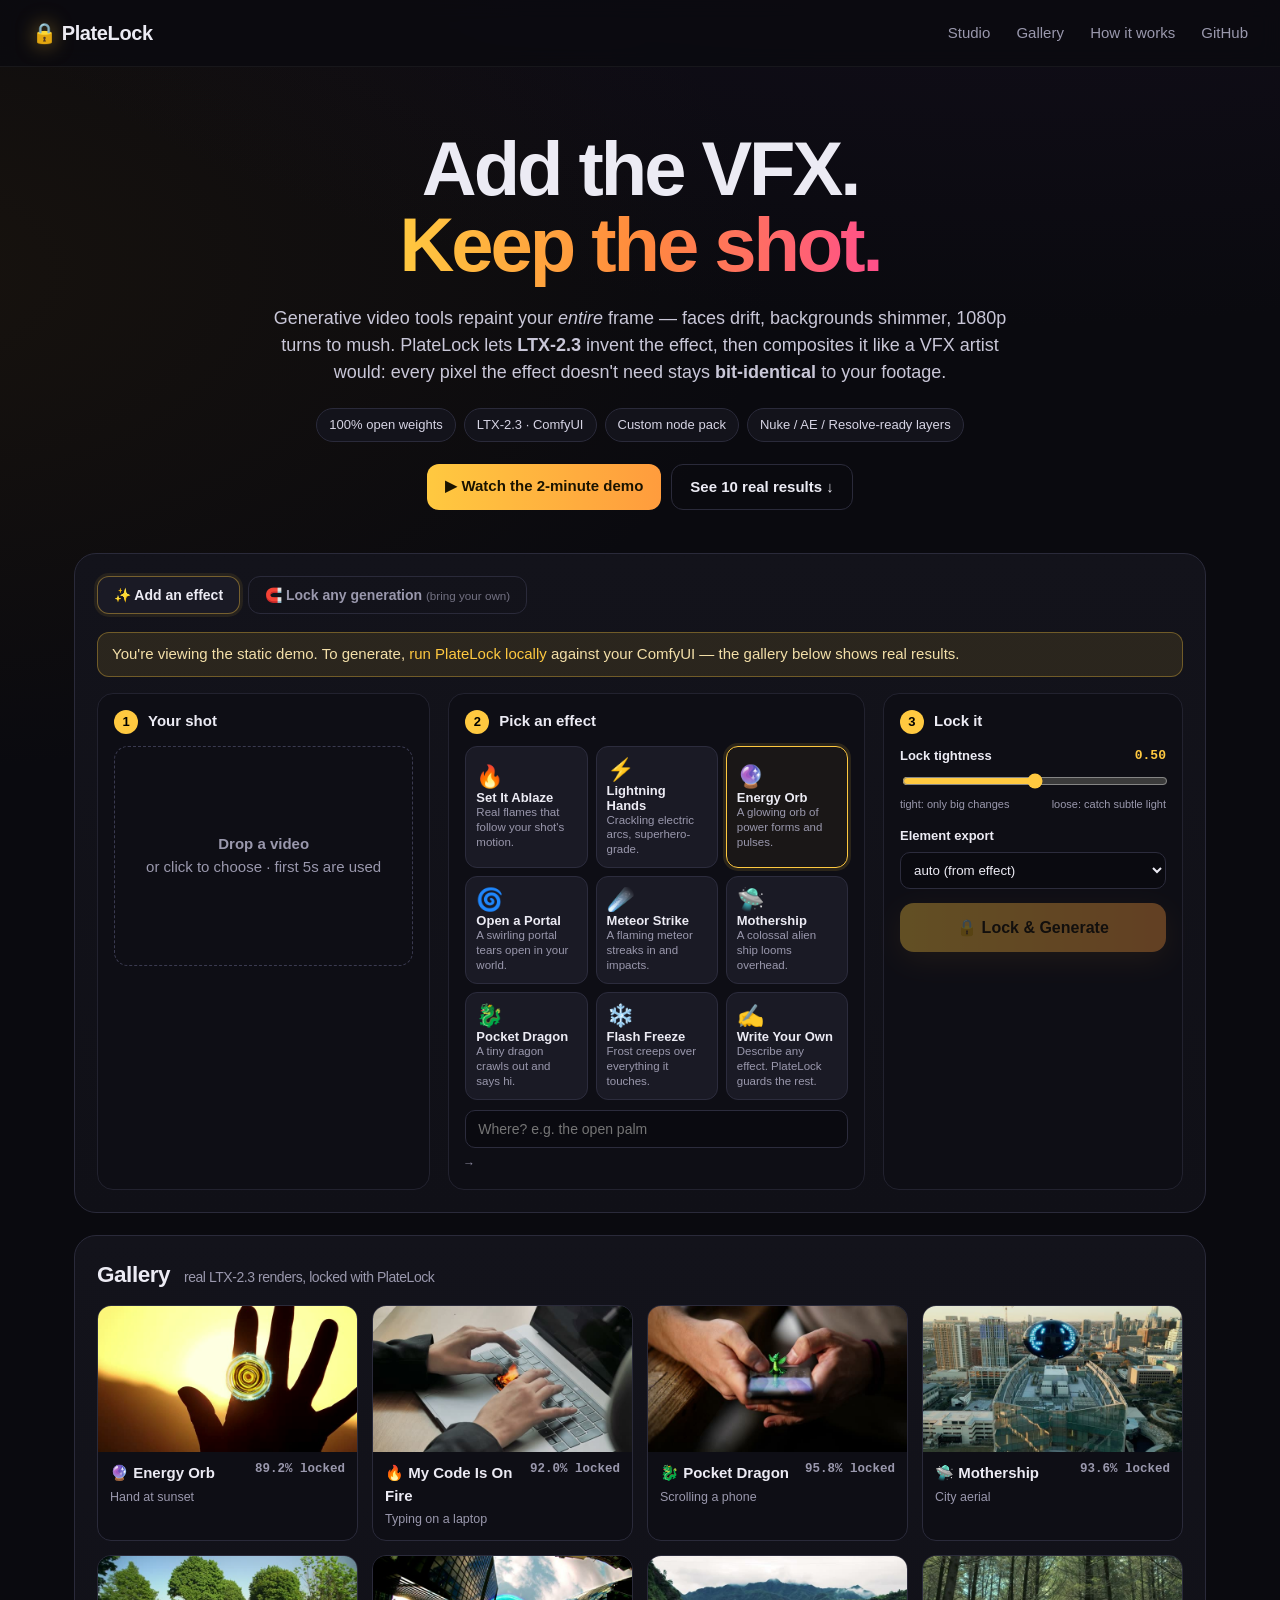
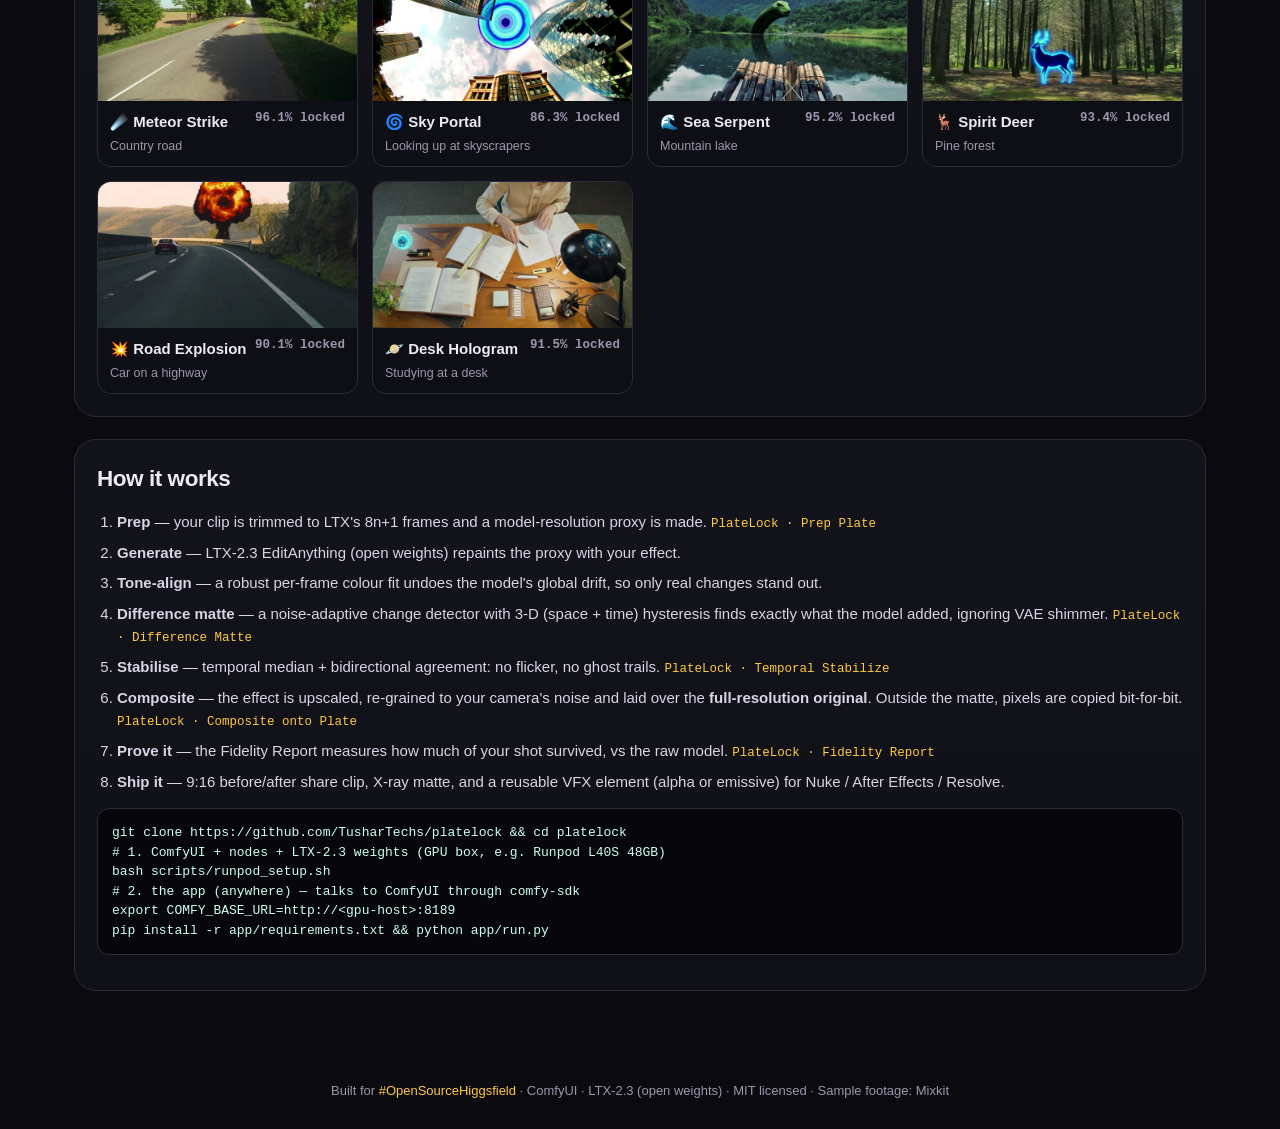
==== docs/index.html @ 761c7132 "PlateLock: plate-preserving generative VFX for ComfyUI + LTX-2.3 - comfyui-platelock: 11 nodes (diff" ====
<!doctype html>
<html lang="en">
<head>
  <meta charset="utf-8" />
  <meta name="viewport" content="width=device-width, initial-scale=1" />
  <title>PlateLock — Add the VFX. Keep the shot.</title>
  <meta name="description" content="Open-source generative VFX on ComfyUI + LTX-2.3. Effects are composited onto your original footage; every pixel the effect doesn't need stays bit-identical." />
  <link rel="stylesheet" href="style.css" />
  <link rel="icon" href="data:image/svg+xml,<svg xmlns='http://www.w3.org/2000/svg' viewBox='0 0 100 100'><text y='.9em' font-size='90'>🔒</text></svg>" />
</head>
<body>
  <header class="top">
    <div class="brand"><span class="lock">🔒</span> PlateLock</div>
    <nav>
      <a href="#studio">Studio</a>
      <a href="#gallery">Gallery</a>
      <a href="#how">How it works</a>
      <a href="https://github.com/TusharTechs/platelock" id="gh-link" target="_blank" rel="noopener">GitHub</a>
    </nav>
  </header>

  <section class="hero">
    <h1>Add the VFX.<br /><span class="accent">Keep the shot.</span></h1>
    <p class="sub">Generative video tools repaint your <em>entire</em> frame — faces drift, backgrounds shimmer, 1080p turns to mush.
      PlateLock lets <b>LTX-2.3</b> invent the effect, then composites it like a VFX artist would:
      every pixel the effect doesn't need stays <b>bit-identical</b> to your footage.</p>
    <div class="badges">
      <span class="badge">100% open weights</span>
      <span class="badge">LTX-2.3 · ComfyUI</span>
      <span class="badge">Custom node pack</span>
      <span class="badge">Nuke / AE / Resolve-ready layers</span>
    </div>
    <p class="cta"><a class="watch" href="https://tushartechs.github.io/platelock/platelock_demo.mp4" target="_blank" rel="noopener">▶ Watch the 2-minute demo</a>
      <a class="watch ghost" href="#gallery">See 10 real results ↓</a></p>
  </section>

  <main>
    <!-- ================= STUDIO ================= -->
    <section id="studio" class="card studio">
      <div class="tabs" role="tablist">
        <button class="tab active" data-mode="fx">✨ Add an effect</button>
        <button class="tab" data-mode="lock">🧲 Lock any generation <small>(bring your own)</small></button>
      </div>

      <div class="offline-note hidden" id="offline-note">
        You're viewing the static demo. To generate, <a href="#how">run PlateLock locally</a> against your ComfyUI — the gallery below shows real results.
      </div>

      <div class="steps">
        <div class="step">
          <div class="step-h"><span class="n">1</span> Your shot</div>
          <label class="drop" id="drop-plate">
            <input type="file" accept="video/*" id="file-plate" hidden />
            <video id="prev-plate" muted loop playsinline class="hidden"></video>
            <div class="drop-msg"><b>Drop a video</b><br />or click to choose · first <span class="maxs">5</span>s are used</div>
          </label>
        </div>

        <div class="step mode-fx">
          <div class="step-h"><span class="n">2</span> Pick an effect</div>
          <div class="presets" id="presets"></div>
          <input id="subject" class="text" placeholder="Where? e.g. the open palm" />
          <div class="prompt-preview" id="prompt-preview"></div>
        </div>

        <div class="step mode-lock hidden">
          <div class="step-h"><span class="n">2</span> The generated version</div>
          <label class="drop" id="drop-gen">
            <input type="file" accept="video/*" id="file-gen" hidden />
            <video id="prev-gen" muted loop playsinline class="hidden"></video>
            <div class="drop-msg"><b>Drop the AI-edited clip</b><br />from any video-to-video model</div>
          </label>
        </div>

        <div class="step">
          <div class="step-h"><span class="n">3</span> Lock it</div>
          <div class="ctl">
            <label>Lock tightness <output id="sens-out">0.50</output></label>
            <input type="range" id="sens" min="0" max="1" step="0.05" value="0.5" />
            <div class="hint"><span>tight: only big changes</span><span>loose: catch subtle light</span></div>
          </div>
          <div class="ctl">
            <label>Element export</label>
            <select id="element">
              <option value="">auto (from effect)</option>
              <option value="alpha">alpha — comp "over"</option>
              <option value="emissive">emissive — comp "screen/add"</option>
            </select>
          </div>
          <button class="go" id="go" disabled>🔒 Lock &amp; Generate</button>
          <div class="status hidden" id="status">
            <div class="bar"><i id="bar"></i></div>
            <div class="msg" id="msg"></div>
          </div>
        </div>
      </div>
    </section>

    <!-- ================= RESULT ================= -->
    <section id="result" class="card result hidden">
      <div class="result-head">
        <h2 id="result-title">Result</h2>
        <div class="seg" id="left-seg">
          <span>Left</span>
          <button data-left="original" class="on">Original</button>
          <button data-left="raw">Raw LTX</button>
        </div>
        <div class="seg" id="right-seg">
          <span>Right</span>
          <button data-right="comp" class="on">PlateLock</button>
          <button data-right="xray">X-Ray</button>
          <button data-right="element">VFX element</button>
          <button data-right="raw">Raw LTX</button>
        </div>
      </div>

      <div class="result-prompt" id="result-prompt"></div>
      <div class="compare" id="compare">
        <video id="v-right" muted loop playsinline></video>
        <video id="v-left" muted loop playsinline></video>
        <div class="handle" id="handle"><span>⟷</span></div>
        <div class="tag l" id="tag-l">ORIGINAL</div>
        <div class="tag r" id="tag-r">PLATELOCK</div>
      </div>
      <div class="transport">
        <button id="play">⏯</button>
        <button id="zoom" title="Zoom to inspect detail">🔍 1×</button>
        <span class="tip">Drag the divider. Try <b>Left: Raw LTX</b> vs <b>Right: PlateLock</b> and zoom in.</span>
      </div>

      <div class="fidelity" id="fidelity"></div>

      <div class="downloads" id="downloads"></div>
    </section>

    <!-- ================= GALLERY ================= -->
    <section id="gallery" class="card">
      <h2>Gallery <small>real LTX-2.3 renders, locked with PlateLock</small></h2>
      <div class="gallery" id="gallery-grid"><p class="muted">Loading examples…</p></div>
    </section>

    <!-- ================= HOW ================= -->
    <section id="how" class="card how">
      <h2>How it works</h2>
      <ol class="pipeline">
        <li><b>Prep</b> — your clip is trimmed to LTX's 8n+1 frames and a model-resolution proxy is made. <i>PlateLock · Prep Plate</i></li>
        <li><b>Generate</b> — LTX-2.3 EditAnything (open weights) repaints the proxy with your effect.</li>
        <li><b>Tone-align</b> — a robust per-frame colour fit undoes the model's global drift, so only real changes stand out.</li>
        <li><b>Difference matte</b> — a noise-adaptive change detector with 3-D (space + time) hysteresis finds exactly what the model added, ignoring VAE shimmer. <i>PlateLock · Difference Matte</i></li>
        <li><b>Stabilise</b> — temporal median + bidirectional agreement: no flicker, no ghost trails. <i>PlateLock · Temporal Stabilize</i></li>
        <li><b>Composite</b> — the effect is upscaled, re-grained to your camera's noise and laid over the <b>full-resolution original</b>. Outside the matte, pixels are copied bit-for-bit. <i>PlateLock · Composite onto Plate</i></li>
        <li><b>Prove it</b> — the Fidelity Report measures how much of your shot survived, vs the raw model. <i>PlateLock · Fidelity Report</i></li>
        <li><b>Ship it</b> — 9:16 before/after share clip, X-ray matte, and a reusable VFX element (alpha or emissive) for Nuke / After Effects / Resolve.</li>
      </ol>
      <pre class="code">git clone https://github.com/TusharTechs/platelock && cd platelock
# 1. ComfyUI + nodes + LTX-2.3 weights (GPU box, e.g. Runpod L40S 48GB)
bash scripts/runpod_setup.sh
# 2. the app (anywhere) — talks to ComfyUI through comfy-sdk
export COMFY_BASE_URL=http://&lt;gpu-host&gt;:8189
pip install -r app/requirements.txt && python app/run.py</pre>
    </section>
  </main>

  <footer>
    Built for <a href="https://comfy.org/open-source-higgsfield" target="_blank" rel="noopener">#OpenSourceHiggsfield</a> ·
    ComfyUI · LTX-2.3 (open weights) · MIT licensed · Sample footage: Mixkit
  </footer>

  <script src="app.js"></script>
</body>
</html>
---- docs/style.css ----
:root {
  --bg: #0a0a0f;
  --panel: #13131b;
  --panel2: #1a1a25;
  --line: #2a2a3a;
  --text: #ecebf4;
  --muted: #9a98ad;
  --gold: #ffc940;
  --pink: #ff4f8b;
  --cyan: #4fe3ff;
  --r: 16px;
}
* { box-sizing: border-box; }
html { scroll-behavior: smooth; }
body {
  margin: 0; background: var(--bg); color: var(--text);
  font: 15px/1.5 ui-sans-serif, -apple-system, "Segoe UI", Inter, Roboto, sans-serif;
  background-image: radial-gradient(1200px 600px at 80% -10%, #2b1a3d55, transparent),
                    radial-gradient(900px 500px at -10% 10%, #3d2a0a44, transparent);
}
a { color: var(--gold); text-decoration: none; }
.hidden { display: none !important; }
.muted { color: var(--muted); }

.top { display: flex; align-items: center; justify-content: space-between; padding: 18px 32px; position: sticky; top: 0; z-index: 10;
  background: #0a0a0fcc; backdrop-filter: blur(10px); border-bottom: 1px solid #ffffff0d; }
.brand { font-weight: 800; font-size: 20px; letter-spacing: -.02em; }
.brand .lock { filter: drop-shadow(0 0 10px #ffc94088); }
nav a { color: var(--muted); margin-left: 22px; font-weight: 500; }
nav a:hover { color: var(--text); }

.hero { max-width: 980px; margin: 0 auto; padding: 64px 24px 28px; text-align: center; }
.hero h1 { font-size: clamp(40px, 7vw, 76px); line-height: 1; letter-spacing: -.04em; margin: 0 0 22px; }
.accent { background: linear-gradient(90deg, var(--gold), #ff8a3d 50%, var(--pink)); -webkit-background-clip: text; background-clip: text; color: transparent; }
.sub { color: #c9c7d8; font-size: 18px; max-width: 760px; margin: 0 auto 22px; }
.badges { display: flex; gap: 8px; justify-content: center; flex-wrap: wrap; }
.badge { border: 1px solid var(--line); background: var(--panel); padding: 6px 12px; border-radius: 99px; font-size: 13px; color: #d6d4e4; }

main { max-width: 1180px; margin: 0 auto; padding: 0 24px 60px; display: grid; gap: 22px; }
.card { background: linear-gradient(180deg, var(--panel), #101017); border: 1px solid var(--line); border-radius: 22px; padding: 22px; }
h2 { margin: 0 0 14px; letter-spacing: -.02em; }
h2 small { color: var(--muted); font-weight: 400; font-size: 14px; margin-left: 8px; }

.tabs { display: flex; gap: 8px; margin-bottom: 18px; }
.tab { background: transparent; border: 1px solid var(--line); color: var(--muted); padding: 10px 16px; border-radius: 12px; cursor: pointer; font-weight: 600; font-size: 14px; }
.tab small { font-weight: 400; opacity: .7; }
.tab.active { background: var(--panel2); color: var(--text); border-color: #ffc94066; box-shadow: 0 0 0 3px #ffc94014; }
.offline-note { background: #ffc9401a; border: 1px solid #ffc94055; padding: 10px 14px; border-radius: 12px; margin-bottom: 16px; color: #f3dfa8; }

.steps { display: grid; grid-template-columns: 1fr 1.25fr 0.9fr; gap: 18px; }
@media (max-width: 960px) { .steps { grid-template-columns: 1fr; } }
.step { background: #0e0e15; border: 1px solid #22222f; border-radius: var(--r); padding: 16px; }
.step-h { font-weight: 700; margin-bottom: 12px; display: flex; align-items: center; gap: 10px; }
.step-h .n { width: 24px; height: 24px; border-radius: 50%; display: grid; place-items: center; background: var(--gold); color: #000; font-size: 13px; }

.drop { display: grid; place-items: center; min-height: 220px; border: 1.5px dashed #3a3a50; border-radius: 14px; cursor: pointer; position: relative; overflow: hidden; text-align: center; color: var(--muted); transition: .2s; }
.drop:hover, .drop.over { border-color: var(--gold); background: #ffc9400a; }
.drop video { position: absolute; inset: 0; width: 100%; height: 100%; object-fit: cover; }
.drop video:not(.hidden) + .drop-msg { display: none; }

.presets { display: grid; grid-template-columns: repeat(3, 1fr); gap: 8px; margin-bottom: 10px; }
.preset { background: var(--panel2); border: 1px solid #2c2c3d; border-radius: 12px; padding: 10px; cursor: pointer; text-align: left; color: var(--text); transition: .15s; }
.preset:hover { transform: translateY(-1px); border-color: #4a4a66; }
.preset.on { border-color: var(--gold); box-shadow: 0 0 0 3px #ffc9401f; background: #ffc9400d; }
.preset .e { font-size: 22px; }
.preset .t { font-weight: 700; font-size: 13px; }
.preset .b { color: var(--muted); font-size: 11.5px; line-height: 1.3; }
.text { width: 100%; background: #0a0a10; border: 1px solid #2c2c3d; color: var(--text); border-radius: 10px; padding: 10px 12px; font-size: 14px; }
.prompt-preview { margin-top: 8px; font: 12px/1.4 ui-monospace, SFMono-Regular, Menlo, monospace; color: #8f8da3; }

.ctl { margin-bottom: 14px; }
.ctl label { display: flex; justify-content: space-between; font-weight: 600; font-size: 13px; margin-bottom: 6px; }
.ctl output { color: var(--gold); font-family: ui-monospace, monospace; }
.ctl input[type=range] { width: 100%; accent-color: var(--gold); }
.ctl select { width: 100%; background: #0a0a10; color: var(--text); border: 1px solid #2c2c3d; border-radius: 10px; padding: 9px; }
.hint { display: flex; justify-content: space-between; font-size: 11px; color: var(--muted); }
.go { width: 100%; padding: 15px; border: 0; border-radius: 14px; font-weight: 800; font-size: 16px; cursor: pointer; color: #1a1300;
  background: linear-gradient(90deg, var(--gold), #ff9c3d); box-shadow: 0 8px 30px #ffb34033; transition: .15s; }
.go:hover:not(:disabled) { transform: translateY(-1px); box-shadow: 0 10px 40px #ffb34055; }
.go:disabled { opacity: .35; cursor: not-allowed; }
.status { margin-top: 14px; }
.bar { height: 6px; background: #22222f; border-radius: 9px; overflow: hidden; }
.bar i { display: block; height: 100%; width: 0; background: linear-gradient(90deg, var(--gold), var(--pink)); transition: width .4s; }
.msg { font-size: 13px; color: #cfcde0; margin-top: 8px; min-height: 20px; }

.result-head { display: flex; flex-wrap: wrap; gap: 12px; align-items: center; margin-bottom: 14px; }
.result-head h2 { margin: 0 auto 0 0; }
.seg { display: flex; align-items: center; gap: 4px; background: #0e0e15; border: 1px solid var(--line); border-radius: 12px; padding: 4px; }
.seg span { color: var(--muted); font-size: 12px; padding: 0 6px; }
.seg button { background: transparent; color: var(--muted); border: 0; padding: 6px 10px; border-radius: 8px; cursor: pointer; font-weight: 600; font-size: 13px; }
.seg button.on { background: var(--panel2); color: var(--text); box-shadow: inset 0 0 0 1px #ffc94055; }

.compare { position: relative; aspect-ratio: 16/9; background: #000; border-radius: 16px; overflow: hidden; user-select: none; cursor: ew-resize; }
.compare video { position: absolute; inset: 0; width: 100%; height: 100%; object-fit: contain; transform-origin: center; transition: transform .25s; }
#v-left { clip-path: inset(0 50% 0 0); }
.handle { position: absolute; top: 0; bottom: 0; left: 50%; width: 2px; background: #fff; box-shadow: 0 0 18px #fff8; transform: translateX(-1px); }
.handle span { position: absolute; top: 50%; left: 50%; transform: translate(-50%, -50%); background: #fff; color: #000; border-radius: 99px; padding: 4px 9px; font-weight: 800; font-size: 13px; }
.tag { position: absolute; top: 12px; font: 700 11px/1 ui-monospace, monospace; letter-spacing: .12em; background: #000a; padding: 6px 8px; border-radius: 6px; }
.tag.l { left: 12px; } .tag.r { right: 12px; color: var(--gold); }
.transport { display: flex; gap: 10px; align-items: center; margin: 10px 0 18px; }
.transport button { background: var(--panel2); border: 1px solid var(--line); color: var(--text); border-radius: 10px; padding: 7px 12px; cursor: pointer; }
.tip { color: var(--muted); font-size: 13px; }

.fidelity { display: grid; grid-template-columns: 1.3fr 1fr 1fr; gap: 12px; }
@media (max-width: 860px) { .fidelity { grid-template-columns: 1fr; } }
.stat { background: #0e0e15; border: 1px solid var(--line); border-radius: 14px; padding: 16px; }
.stat .big { font-size: 40px; font-weight: 800; letter-spacing: -.03em; }
.stat .big.gold { color: var(--gold); }
.stat .big.pink { color: var(--pink); }
.stat .lbl { color: var(--muted); font-size: 13px; }
.downloads { display: flex; flex-wrap: wrap; gap: 8px; margin-top: 16px; }
.downloads a { border: 1px solid var(--line); background: var(--panel2); padding: 8px 12px; border-radius: 10px; color: var(--text); font-size: 13px; }
.downloads a:hover { border-color: var(--gold); }

.gallery { display: grid; grid-template-columns: repeat(auto-fill, minmax(260px, 1fr)); gap: 14px; }
.g-item { background: #0e0e15; border: 1px solid var(--line); border-radius: 14px; overflow: hidden; cursor: pointer; transition: .15s; }
.g-item:hover { transform: translateY(-2px); border-color: #ffc94077; }
.g-item video { width: 100%; aspect-ratio: 16/9; object-fit: cover; display: block; background: #000; }
.g-item .cap { padding: 10px 12px; }
.g-item .cap b { display: block; }
.g-item .cap span { color: var(--muted); font-size: 12.5px; }
.g-item .pct { float: right; color: var(--gold); font: 700 12px ui-monospace, monospace; }

.pipeline { padding-left: 20px; color: #d7d5e6; }
.pipeline li { margin: 8px 0; }
.pipeline i { color: var(--gold); font-style: normal; font-size: 12.5px; font-family: ui-monospace, monospace; }
.code { background: #07070b; border: 1px solid var(--line); border-radius: 12px; padding: 14px; overflow: auto; font-size: 13px; color: #cfe; }
footer { text-align: center; color: var(--muted); padding: 30px; font-size: 13px; }
.result-prompt { font: 12.5px/1.4 ui-monospace, monospace; color: var(--muted); margin: -4px 0 12px; }
.cta { margin-top: 22px; display: flex; gap: 10px; justify-content: center; flex-wrap: wrap; }
.watch { padding: 11px 18px; border-radius: 12px; font-weight: 800; color: #1a1300; background: linear-gradient(90deg, var(--gold), #ff9c3d); }
.watch.ghost { background: transparent; color: var(--text); border: 1px solid var(--line); font-weight: 600; }
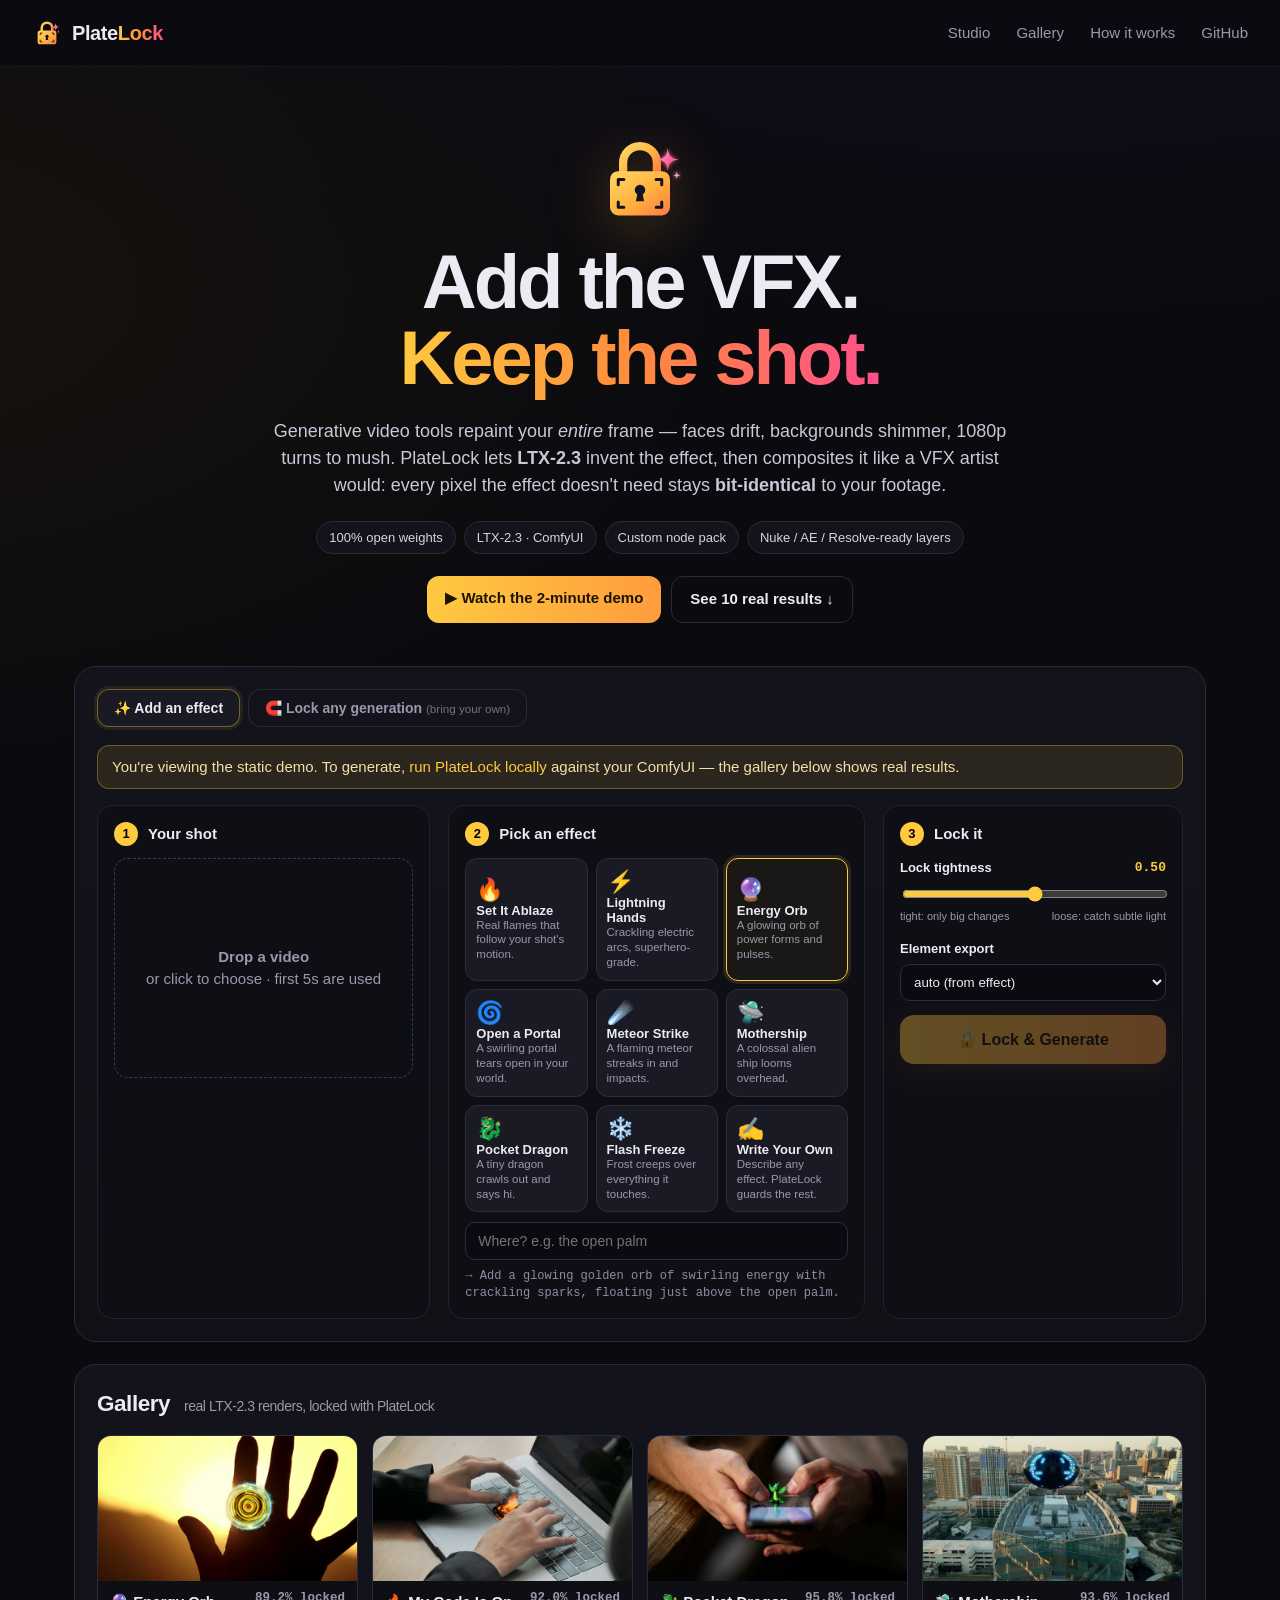
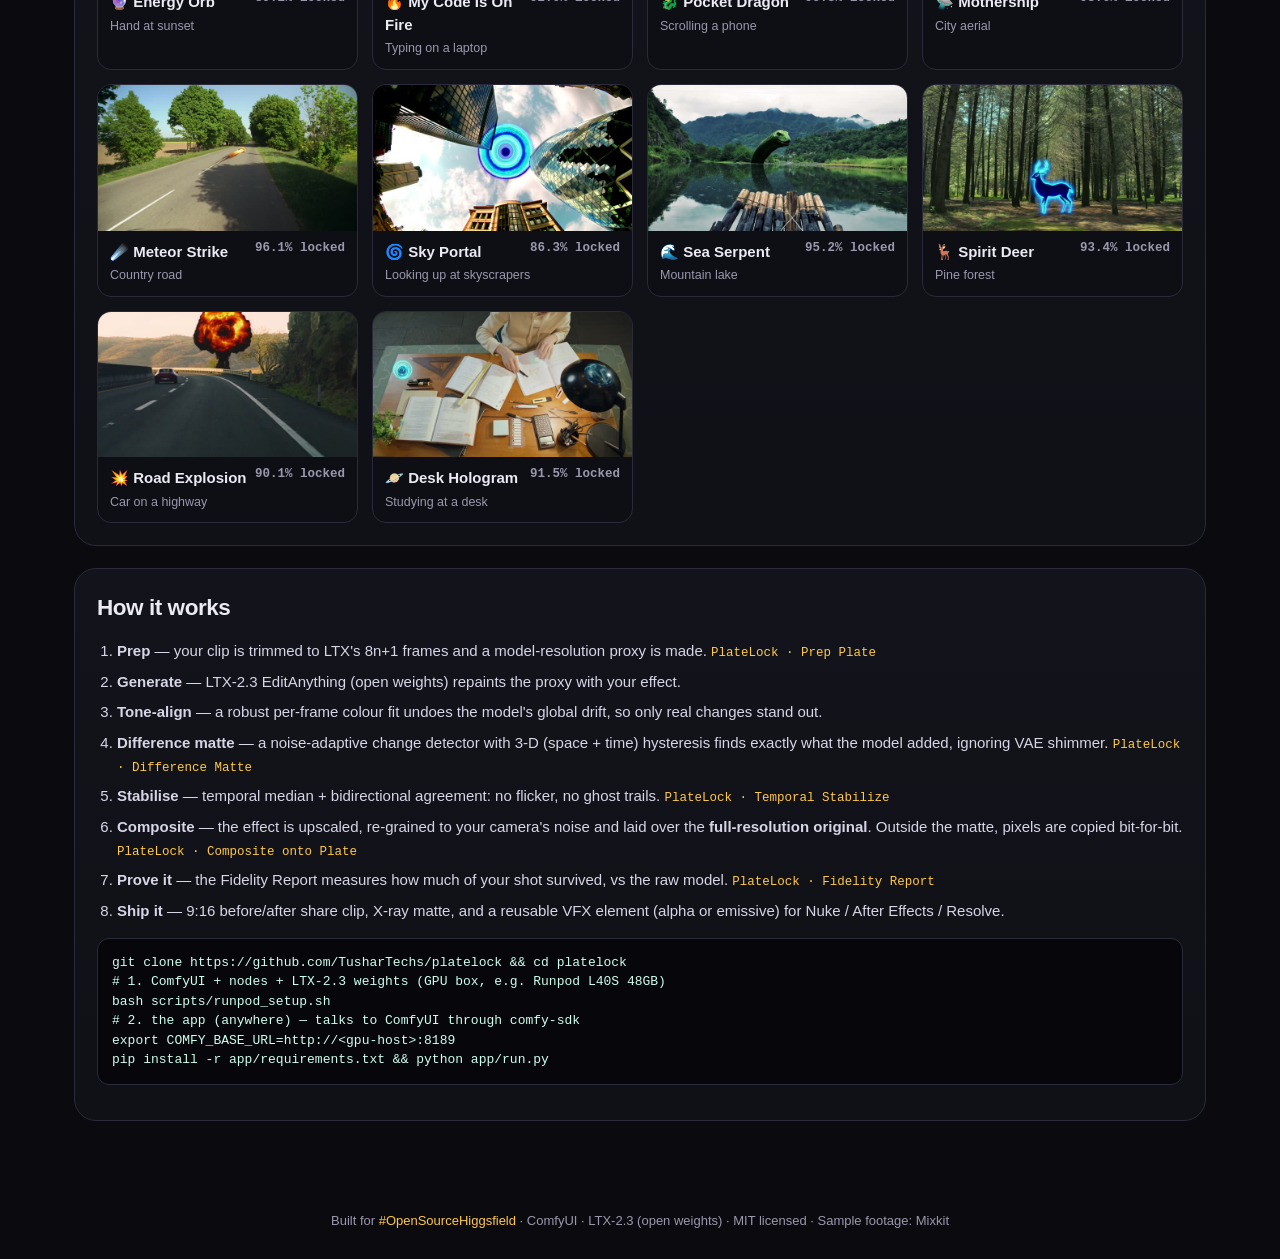
==== commit 5eeee2d2: "Brand identity, sound design, and fixes - PlateLock logo (mark, lockup, social preview) across app, " ====
--- a/docs/index.html
+++ b/docs/index.html
@@ -6,11 +6,12 @@
   <title>PlateLock — Add the VFX. Keep the shot.</title>
   <meta name="description" content="Open-source generative VFX on ComfyUI + LTX-2.3. Effects are composited onto your original footage; every pixel the effect doesn't need stays bit-identical." />
   <link rel="stylesheet" href="style.css" />
-  <link rel="icon" href="data:image/svg+xml,<svg xmlns='http://www.w3.org/2000/svg' viewBox='0 0 100 100'><text y='.9em' font-size='90'>🔒</text></svg>" />
+  <link rel="icon" type="image/svg+xml" href="logo.svg" />
+  <meta property="og:image" content="https://tushartechs.github.io/platelock/social-preview.png" />
 </head>
 <body>
   <header class="top">
-    <div class="brand"><span class="lock">🔒</span> PlateLock</div>
+    <div class="brand"><img src="logo.svg" alt="" class="mark" /><span>Plate<span class="accent">Lock</span></span></div>
     <nav>
       <a href="#studio">Studio</a>
       <a href="#gallery">Gallery</a>
@@ -20,6 +21,7 @@
   </header>
 
   <section class="hero">
+    <img src="logo.svg" alt="PlateLock logo" class="hero-mark" />
     <h1>Add the VFX.<br /><span class="accent">Keep the shot.</span></h1>
     <p class="sub">Generative video tools repaint your <em>entire</em> frame — faces drift, backgrounds shimmer, 1080p turns to mush.
       PlateLock lets <b>LTX-2.3</b> invent the effect, then composites it like a VFX artist would:
--- a/docs/style.css
+++ b/docs/style.css
@@ -130,3 +130,6 @@
 .cta { margin-top: 22px; display: flex; gap: 10px; justify-content: center; flex-wrap: wrap; }
 .watch { padding: 11px 18px; border-radius: 12px; font-weight: 800; color: #1a1300; background: linear-gradient(90deg, var(--gold), #ff9c3d); }
 .watch.ghost { background: transparent; color: var(--text); border: 1px solid var(--line); font-weight: 600; }
+.brand { display: flex; align-items: center; gap: 10px; }
+.brand .mark { width: 30px; height: 30px; }
+.hero-mark { width: 96px; height: 96px; margin-bottom: 10px; filter: drop-shadow(0 10px 30px #ffb13d44); }
